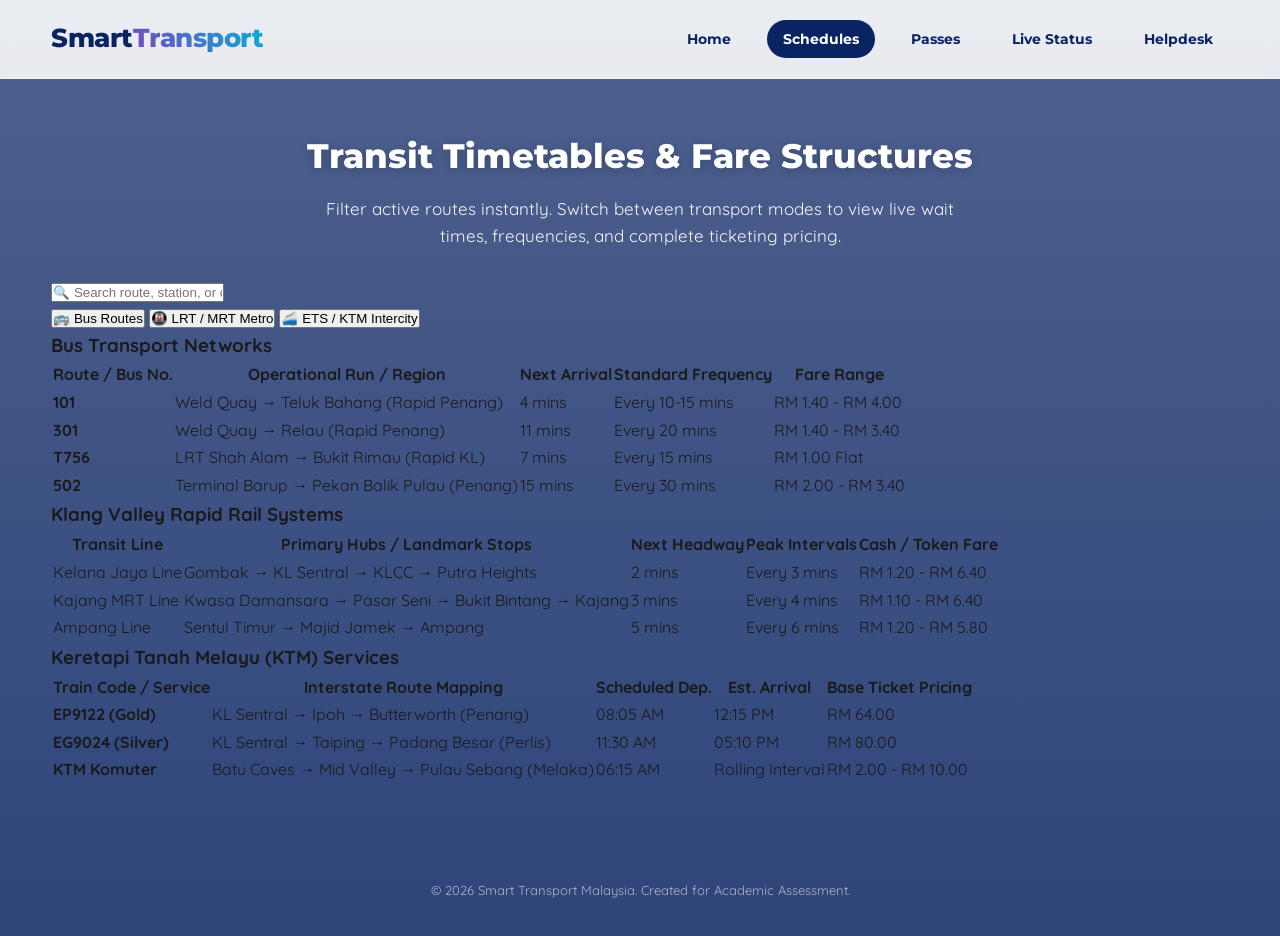
==== schedules.html @ 1814c686 "Create schedules.html" ====
<!DOCTYPE html>
<html lang="en">
<head>
    <meta charset="UTF-8">
    <meta name="viewport" content="width=device-width, initial-scale=1.0">
    <title>Smart Transport Malaysia - Schedules & Fares</title>
    <link href="https://fonts.googleapis.com/css2?family=Montserrat:wght@500;700;800&family=Quicksand:wght@500;600;700&display=swap" rel="stylesheet">
    <link rel="stylesheet" href="style.css">
</head>
<body>

    <!-- Shared Navigation Header -->
    <header class="main-header">
        <div class="container header-flex">
            <div class="logo">
                <h1>Smart<span>Transport</span></h1>
            </div>
            <nav class="nav-links">
                <a href="index.html">Home</a>
                <a href="schedules.html" class="active">Schedules</a>
                <a href="passes.html">Passes</a>
                <a href="alerts.html">Live Status</a>
                <a href="contact.html">Helpdesk</a>
            </nav>
        </div>
    </header>

    <!-- Page Intro Area -->
    <section class="hero">
        <div class="container">
            <h2>Transit Timetables & Fare Structures</h2>
            <p>Filter active routes instantly. Switch between transport modes to view live wait times, frequencies, and complete ticketing pricing.</p>
        </div>
    </section>

    <!-- Main Schedule Interface -->
    <main class="container main-content">
        
        <!-- Live Instant Filtering Box -->
        <div class="search-container">
            <input type="text" id="transitSearch" onkeyup="filterSchedules()" placeholder="🔍 Search route, station, or code... (e.g., KLCC, Penang, 101, Gold)">
        </div>

        <!-- Mode Toggle Navigation -->
        <div class="tabs-container">
            <button class="tab-btn active" id="btn-bus" onclick="switchTab('bus')">🚌 Bus Routes</button>
            <button class="tab-btn" id="btn-lrt" onclick="switchTab('lrt')">🚇 LRT / MRT Metro</button>
            <button class="tab-btn" id="btn-ets" onclick="switchTab('ets')">🚄 ETS / KTM Intercity</button>
        </div>

        <!-- Glassmorphic Schedule Display Panel -->
        <div class="schedule-box">
            
            <!-- 1. BUS TAB CONTENT -->
            <div id="bus" class="tab-content active">
                <h3>Bus Transport Networks</h3>
                <div class="table-responsive">
                    <table>
                        <thead>
                            <tr>
                                <th>Route / Bus No.</th>
                                <th>Operational Run / Region</th>
                                <th>Next Arrival</th>
                                <th>Standard Frequency</th>
                                <th>Fare Range</th>
                            </tr>
                        </thead>
                        <tbody class="searchable-tbody">
                            <tr>
                                <td><strong>101</strong></td>
                                <td>Weld Quay &rarr; Teluk Bahang (Rapid Penang)</td>
                                <td class="live-time">4 mins</td>
                                <td>Every 10-15 mins</td>
                                <td>RM 1.40 - RM 4.00</td>
                            </tr>
                            <tr>
                                <td><strong>301</strong></td>
                                <td>Weld Quay &rarr; Relau (Rapid Penang)</td>
                                <td class="live-time">11 mins</td>
                                <td>Every 20 mins</td>
                                <td>RM 1.40 - RM 3.40</td>
                            </tr>
                            <tr>
                                <td><strong>T756</strong></td>
                                <td>LRT Shah Alam &rarr; Bukit Rimau (Rapid KL)</td>
                                <td class="live-time">7 mins</td>
                                <td>Every 15 mins</td>
                                <td>RM 1.00 Flat</td>
                            </tr>
                            <tr>
                                <td><strong>502</strong></td>
                                <td>Terminal Barup &rarr; Pekan Balik Pulau (Penang)</td>
                                <td class="live-time">15 mins</td>
                                <td>Every 30 mins</td>
                                <td>RM 2.00 - RM 3.40</td>
                            </tr>
                        </tbody>
                    </table>
                </div>
            </div>

            <!-- 2. LRT/MRT TAB CONTENT -->
            <div id="lrt" class="tab-content">
                <h3>Klang Valley Rapid Rail Systems</h3>
                <div class="table-responsive">
                    <table>
                        <thead>
                            <tr>
                                <th>Transit Line</th>
                                <th>Primary Hubs / Landmark Stops</th>
                                <th>Next Headway</th>
                                <th>Peak Intervals</th>
                                <th>Cash / Token Fare</th>
                            </tr>
                        </thead>
                        <tbody class="searchable-tbody">
                            <tr>
                                <td><span class="line-badge kelana">Kelana Jaya Line</span></td>
                                <td>Gombak &rarr; KL Sentral &rarr; KLCC &rarr; Putra Heights</td>
                                <td class="live-time">2 mins</td>
                                <td>Every 3 mins</td>
                                <td>RM 1.20 - RM 6.40</td>
                            </tr>
                            <tr>
                                <td><span class="line-badge kajang">Kajang MRT Line</span></td>
                                <td>Kwasa Damansara &rarr; Pasar Seni &rarr; Bukit Bintang &rarr; Kajang</td>
                                <td class="live-time">3 mins</td>
                                <td>Every 4 mins</td>
                                <td>RM 1.10 - RM 6.40</td>
                            </tr>
                            <tr>
                                <td><span class="line-badge ampang">Ampang Line</span></td>
                                <td>Sentul Timur &rarr; Majid Jamek &rarr; Ampang</td>
                                <td class="live-time">5 mins</td>
                                <td>Every 6 mins</td>
                                <td>RM 1.20 - RM 5.80</td>
                            </tr>
                        </tbody>
                    </table>
                </div>
            </div>

            <!-- 3. ETS/KTM TAB CONTENT -->
            <div id="ets" class="tab-content">
                <h3>Keretapi Tanah Melayu (KTM) Services</h3>
                <div class="table-responsive">
                    <table>
                        <thead>
                            <tr>
                                <th>Train Code / Service</th>
                                <th>Interstate Route Mapping</th>
                                <th>Scheduled Dep.</th>
                                <th>Est. Arrival</th>
                                <th>Base Ticket Pricing</th>
                            </tr>
                        </thead>
                        <tbody class="searchable-tbody">
                            <tr>
                                <td><strong>EP9122 (Gold)</strong></td>
                                <td>KL Sentral &rarr; Ipoh &rarr; Butterworth (Penang)</td>
                                <td>08:05 AM</td>
                                <td>12:15 PM</td>
                                <td>RM 64.00</td>
                            </tr>
                            <tr>
                                <td><strong>EG9024 (Silver)</strong></td>
                                <td>KL Sentral &rarr; Taiping &rarr; Padang Besar (Perlis)</td>
                                <td>11:30 AM</td>
                                <td>05:10 PM</td>
                                <td>RM 80.00</td>
                            </tr>
                            <tr>
                                <td><strong>KTM Komuter</strong></td>
                                <td>Batu Caves &rarr; Mid Valley &rarr; Pulau Sebang (Melaka)</td>
                                <td class="live-time">06:15 AM</td>
                                <td>Rolling Interval</td>
                                <td>RM 2.00 - RM 10.00</td>
                            </tr>
                        </tbody>
                    </table>
                </div>
            </div>

        </div>
    </main>

    <!-- Global Standardized Footer -->
    <footer class="site-footer">
        <p>&copy; 2026 Smart Transport Malaysia. Created for Academic Assessment.</p>
    </footer>

    <!-- Tab Control & Filter Processing Engine -->
    <script>
        // Smoothly transitions active viewing states between tabs
        function switchTab(modeId) {
            // Uncheck active styling triggers on all tab controls
            document.querySelectorAll('.tab-btn').forEach(btn => btn.classList.remove('active'));
            document.querySelectorAll('.tab-content').forEach(content => content.classList.remove('active'));
            
            // Apply highlighting context onto target selection
            event.currentTarget.classList.add('active');
            document.getElementById(modeId).classList.add('active');
            
            // Keep filter queries persistent across tab switches
            filterSchedules();
        }

        // Monitors text inputs and dynamically manipulates row visibilities
        function filterSchedules() {
            let input = document.getElementById("transitSearch");
            let filter = input.value.toLowerCase();
            
            // Limit computational targeting to current active viewport pane
            let activeTab = document.querySelector(".tab-content.active");
            let rows = activeTab.querySelectorAll(".searchable-tbody tr");

            rows.forEach(row => {
                let text = row.innerText.toLowerCase();
                // Toggle element display properties based on filter matches
                if (text.includes(filter)) {
                    row.style.display = "";
                } else {
                    row.style.display = "none";
                }
            });
        }
    </script>
</body>
</html>
---- style.css ----
/* --- Premium Universal UI Variables --- */
:root {
    --primary-blue: #0A2463;
    --accent-teal: #00E5FF;
    --accent-purple: #7C43BD;
    --text-main: #1a1a1a;
    --text-light: #555555;
    --white: #ffffff;
    
    --glass-bg: rgba(255, 255, 255, 0.88);
    --glass-border: rgba(255, 255, 255, 0.4);
    --glass-shadow: 0 8px 32px 0 rgba(0, 0, 0, 0.12);
}

* {
    margin: 0;
    padding: 0;
    box-sizing: border-box;
}

body {
    font-family: 'Quicksand', sans-serif;
    background: linear-gradient(rgba(10, 36, 99, 0.72), rgba(10, 36, 99, 0.85)), 
                url('https://images.unsplash.com/photo-1515162816999-a0c47dc192f7?auto=format&fit=crop&q=80&w=2000') no-repeat center center fixed;
    background-size: cover;
    color: var(--text-main);
    line-height: 1.6;
    min-height: 100vh;
}

.container {
    width: 92%;
    max-width: 1200px;
    margin: 0 auto;
}

/* --- Premium Navigation Header --- */
.main-header {
    background: var(--glass-bg);
    backdrop-filter: blur(12px);
    -webkit-backdrop-filter: blur(12px);
    border-bottom: 1px solid var(--glass-border);
    padding: 18px 0;
    position: sticky;
    top: 0;
    z-index: 100;
}

.header-flex {
    display: flex;
    justify-content: space-between;
    align-items: center;
}

.logo h1 {
    font-family: 'Montserrat', sans-serif;
    font-size: 26px;
    font-weight: 800;
    color: var(--primary-blue);
    letter-spacing: -0.5px;
}

.logo h1 span {
    background: linear-gradient(45deg, var(--accent-purple), #00b4d8);
    -webkit-background-clip: text;
    -webkit-text-fill-color: transparent;
}

.nav-links {
    display: flex;
    gap: 20px;
}

.nav-links a {
    text-decoration: none;
    color: var(--primary-blue);
    font-family: 'Montserrat', sans-serif;
    font-weight: 700;
    font-size: 14px;
    padding: 8px 16px;
    border-radius: 20px;
    transition: all 0.2s ease;
}

.nav-links a:hover, .nav-links a.active {
    background: var(--primary-blue);
    color: var(--white);
}

/* --- Hero Intro Typography --- */
.hero {
    text-align: center;
    padding: 50px 0 30px;
    color: var(--white);
}

.hero h2 {
    font-family: 'Montserrat', sans-serif;
    font-size: 34px;
    font-weight: 800;
    margin-bottom: 12px;
    text-shadow: 0 2px 10px rgba(0,0,0,0.2);
}

.hero p {
    font-size: 17px;
    opacity: 0.95;
    max-width: 650px;
    margin: 0 auto;
}

/* --- Flexible Content Structures --- */
.main-content {
    padding-bottom: 60px;
}

.features-grid {
    display: grid;
    grid-template-columns: repeat(auto-fit, minmax(300px, 1fr));
    gap: 25px;
    margin-top: 20px;
}

.feature-card {
    background: var(--glass-bg);
    backdrop-filter: blur(10px);
    border: 1px solid var(--glass-border);
    border-radius: 16px;
    padding: 30px;
    box-shadow: var(--glass-shadow);
    display: flex;
    flex-direction: column;
    justify-content: space-between;
}

.feature-card h3 {
    font-family: 'Montserrat', sans-serif;
    color: var(--primary-blue);
    margin-bottom: 12px;
}

.feature-card p {
    font-size: 15px;
    color: var(--text-light);
    margin-bottom: 20px;
}

.card-btn {
    display: inline-block;
    text-align: center;
    text-decoration: none;
    background: linear-gradient(135deg, var(--primary-blue), var(--accent-purple));
    color: var(--white);
    padding: 10px 20px;
    border-radius: 8px;
    font-weight: 700;
    font-size: 14px;
    transition: transform 0.2s;
}

.card-btn:hover {
    transform: translateY(-2px);
}

/* --- Standardized Global Footer --- */
.site-footer {
    text-align: center;
    padding: 35px 0;
    color: rgba(255, 255, 255, 0.6);
    font-size: 13px;
    margin-top: auto;
}
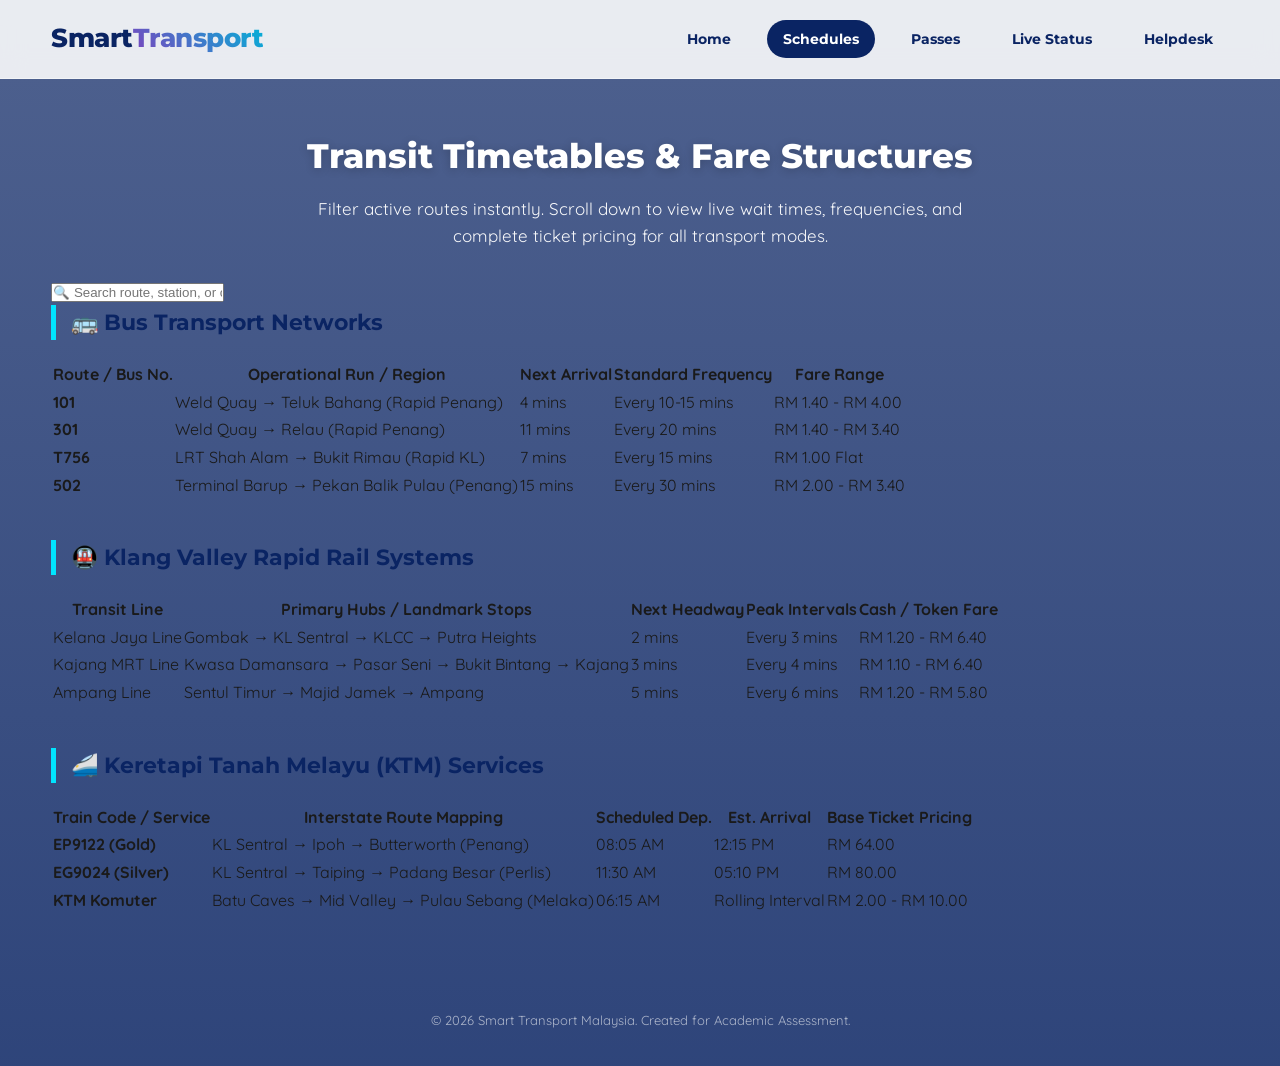
==== commit 422558e9: "Update schedules.html" ====
--- a/schedules.html
+++ b/schedules.html
@@ -6,10 +6,26 @@
     <title>Smart Transport Malaysia - Schedules & Fares</title>
     <link href="https://fonts.googleapis.com/css2?family=Montserrat:wght@500;700;800&family=Quicksand:wght@500;600;700&display=swap" rel="stylesheet">
     <link rel="stylesheet" href="style.css">
+    <style>
+        /* Adds spacing between the stacked tables */
+        .transit-section {
+            margin-bottom: 40px;
+        }
+        .transit-section:last-child {
+            margin-bottom: 0;
+        }
+        .transit-section h3 {
+            font-family: 'Montserrat', sans-serif;
+            margin-bottom: 20px;
+            color: var(--primary-blue);
+            font-size: 22px;
+            border-left: 5px solid var(--accent-teal);
+            padding-left: 15px;
+        }
+    </style>
 </head>
 <body>
 
-    <!-- Shared Navigation Header -->
     <header class="main-header">
         <div class="container header-flex">
             <div class="logo">
@@ -25,35 +41,23 @@
         </div>
     </header>
 
-    <!-- Page Intro Area -->
     <section class="hero">
         <div class="container">
             <h2>Transit Timetables & Fare Structures</h2>
-            <p>Filter active routes instantly. Switch between transport modes to view live wait times, frequencies, and complete ticketing pricing.</p>
+            <p>Filter active routes instantly. Scroll down to view live wait times, frequencies, and complete ticket pricing for all transport modes.</p>
         </div>
     </section>
 
-    <!-- Main Schedule Interface -->
     <main class="container main-content">
         
-        <!-- Live Instant Filtering Box -->
         <div class="search-container">
             <input type="text" id="transitSearch" onkeyup="filterSchedules()" placeholder="🔍 Search route, station, or code... (e.g., KLCC, Penang, 101, Gold)">
         </div>
 
-        <!-- Mode Toggle Navigation -->
-        <div class="tabs-container">
-            <button class="tab-btn active" id="btn-bus" onclick="switchTab('bus')">🚌 Bus Routes</button>
-            <button class="tab-btn" id="btn-lrt" onclick="switchTab('lrt')">🚇 LRT / MRT Metro</button>
-            <button class="tab-btn" id="btn-ets" onclick="switchTab('ets')">🚄 ETS / KTM Intercity</button>
-        </div>
-
-        <!-- Glassmorphic Schedule Display Panel -->
         <div class="schedule-box">
             
-            <!-- 1. BUS TAB CONTENT -->
-            <div id="bus" class="tab-content active">
-                <h3>Bus Transport Networks</h3>
+            <div class="transit-section">
+                <h3>🚌 Bus Transport Networks</h3>
                 <div class="table-responsive">
                     <table>
                         <thead>
@@ -99,9 +103,8 @@
                 </div>
             </div>
 
-            <!-- 2. LRT/MRT TAB CONTENT -->
-            <div id="lrt" class="tab-content">
-                <h3>Klang Valley Rapid Rail Systems</h3>
+            <div class="transit-section">
+                <h3>🚇 Klang Valley Rapid Rail Systems</h3>
                 <div class="table-responsive">
                     <table>
                         <thead>
@@ -140,9 +143,8 @@
                 </div>
             </div>
 
-            <!-- 3. ETS/KTM TAB CONTENT -->
-            <div id="ets" class="tab-content">
-                <h3>Keretapi Tanah Melayu (KTM) Services</h3>
+            <div class="transit-section">
+                <h3>🚄 Keretapi Tanah Melayu (KTM) Services</h3>
                 <div class="table-responsive">
                     <table>
                         <thead>
@@ -184,39 +186,22 @@
         </div>
     </main>
 
-    <!-- Global Standardized Footer -->
     <footer class="site-footer">
         <p>&copy; 2026 Smart Transport Malaysia. Created for Academic Assessment.</p>
     </footer>
 
-    <!-- Tab Control & Filter Processing Engine -->
     <script>
-        // Smoothly transitions active viewing states between tabs
-        function switchTab(modeId) {
-            // Uncheck active styling triggers on all tab controls
-            document.querySelectorAll('.tab-btn').forEach(btn => btn.classList.remove('active'));
-            document.querySelectorAll('.tab-content').forEach(content => content.classList.remove('active'));
-            
-            // Apply highlighting context onto target selection
-            event.currentTarget.classList.add('active');
-            document.getElementById(modeId).classList.add('active');
-            
-            // Keep filter queries persistent across tab switches
-            filterSchedules();
-        }
-
-        // Monitors text inputs and dynamically manipulates row visibilities
+        // Monitors text inputs and dynamically manipulates row visibilities across ALL tables
         function filterSchedules() {
             let input = document.getElementById("transitSearch");
             let filter = input.value.toLowerCase();
             
-            // Limit computational targeting to current active viewport pane
-            let activeTab = document.querySelector(".tab-content.active");
-            let rows = activeTab.querySelectorAll(".searchable-tbody tr");
-
-            rows.forEach(row => {
+            // Grabs every single row in all three tables
+            let allRows = document.querySelectorAll(".searchable-tbody tr");
+
+            allRows.forEach(row => {
                 let text = row.innerText.toLowerCase();
-                // Toggle element display properties based on filter matches
+                // Show or hide based on the search
                 if (text.includes(filter)) {
                     row.style.display = "";
                 } else {
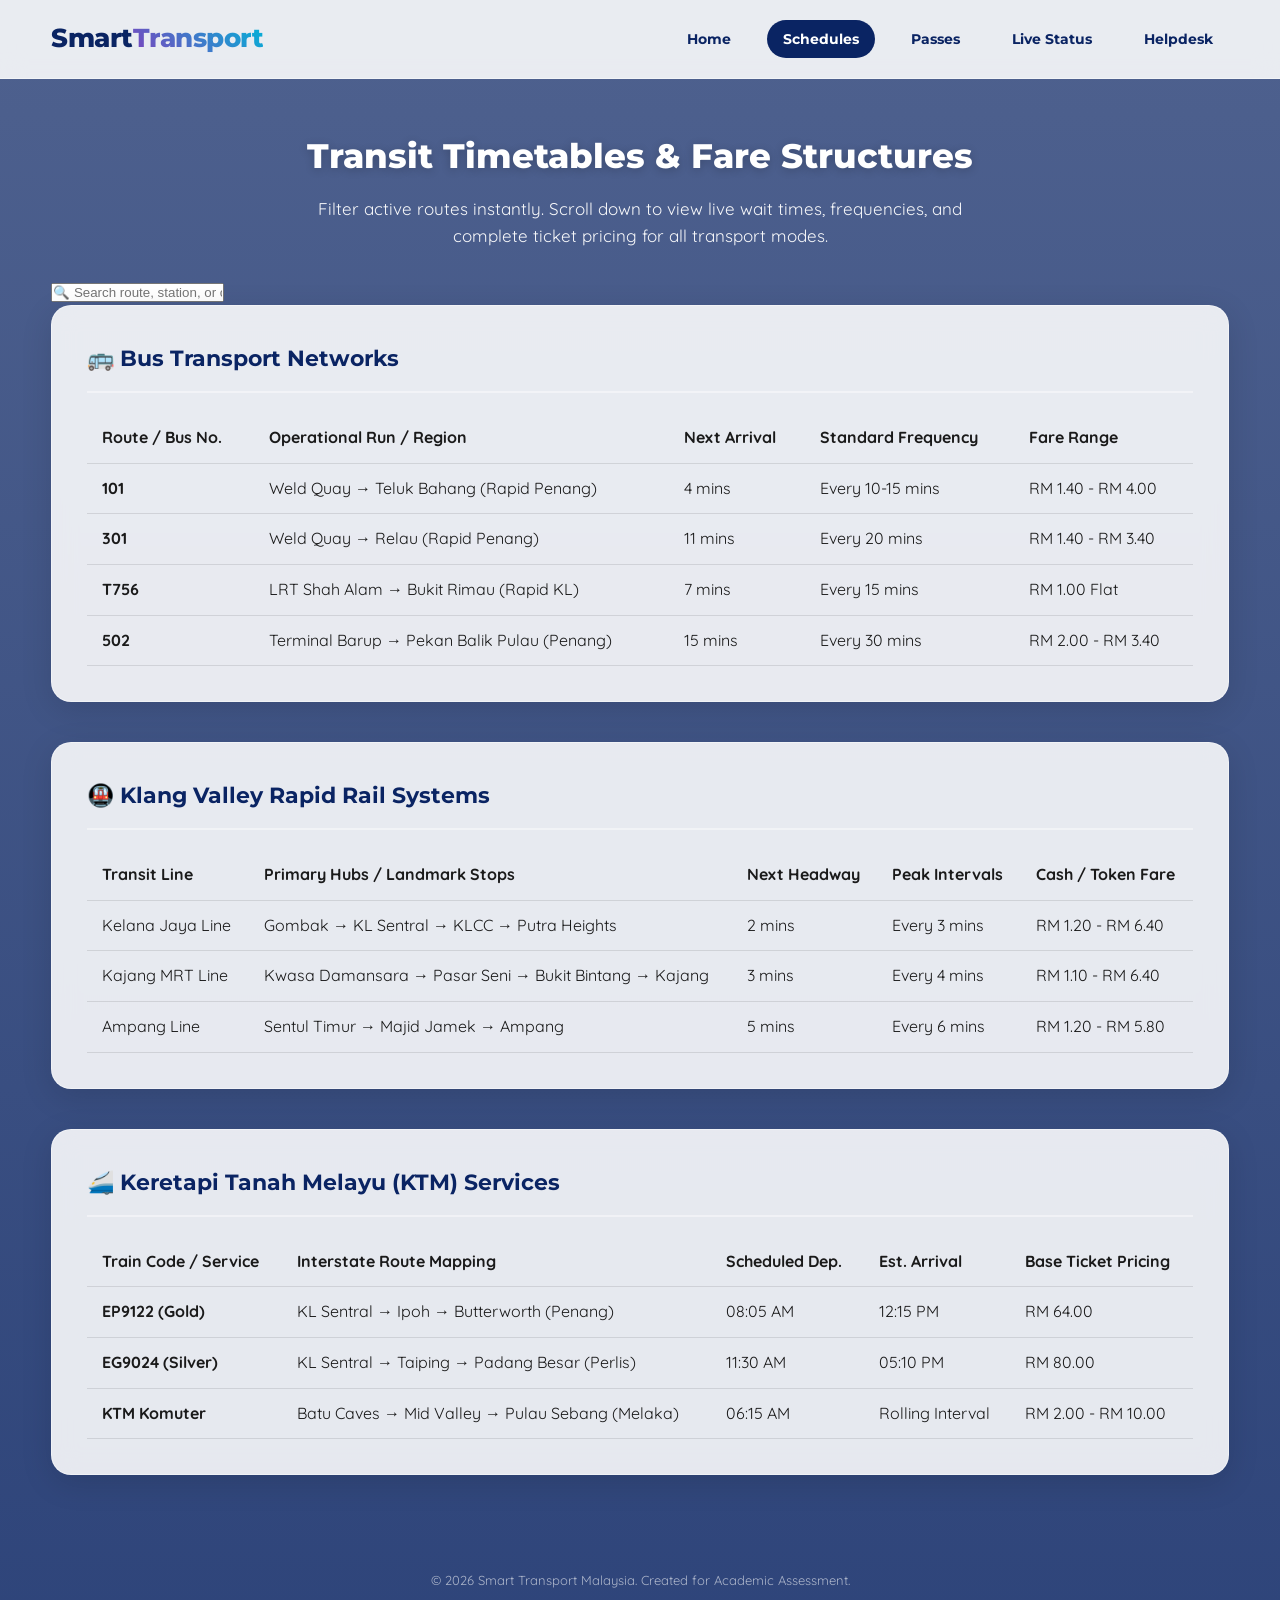
==== commit 88eab409: "Update schedules.html" ====
--- a/schedules.html
+++ b/schedules.html
@@ -8,19 +8,42 @@
     <link rel="stylesheet" href="style.css">
     <style>
         /* Adds spacing between the stacked tables */
+        /* Adds the white frosted glass card behind the tables so text is readable */
         .transit-section {
+            background: var(--glass-bg);
+            backdrop-filter: blur(12px);
+            -webkit-backdrop-filter: blur(12px);
+            border: 1px solid var(--glass-border);
+            border-radius: 20px;
+            padding: 35px;
+            box-shadow: var(--glass-shadow);
             margin-bottom: 40px;
         }
+        
         .transit-section:last-child {
             margin-bottom: 0;
         }
+        
         .transit-section h3 {
             font-family: 'Montserrat', sans-serif;
             margin-bottom: 20px;
             color: var(--primary-blue);
             font-size: 22px;
-            border-left: 5px solid var(--accent-teal);
-            padding-left: 15px;
+            border-bottom: 2px solid var(--glass-border);
+            padding-bottom: 15px;
+        }
+        
+        /* Ensures table text stays bold and visible */
+        table {
+            width: 100%;
+            border-collapse: collapse;
+            color: var(--text-main);
+        }
+        
+        th, td {
+            padding: 12px 15px;
+            text-align: left;
+            border-bottom: 1px solid rgba(0,0,0,0.1);
         }
     </style>
 </head>
